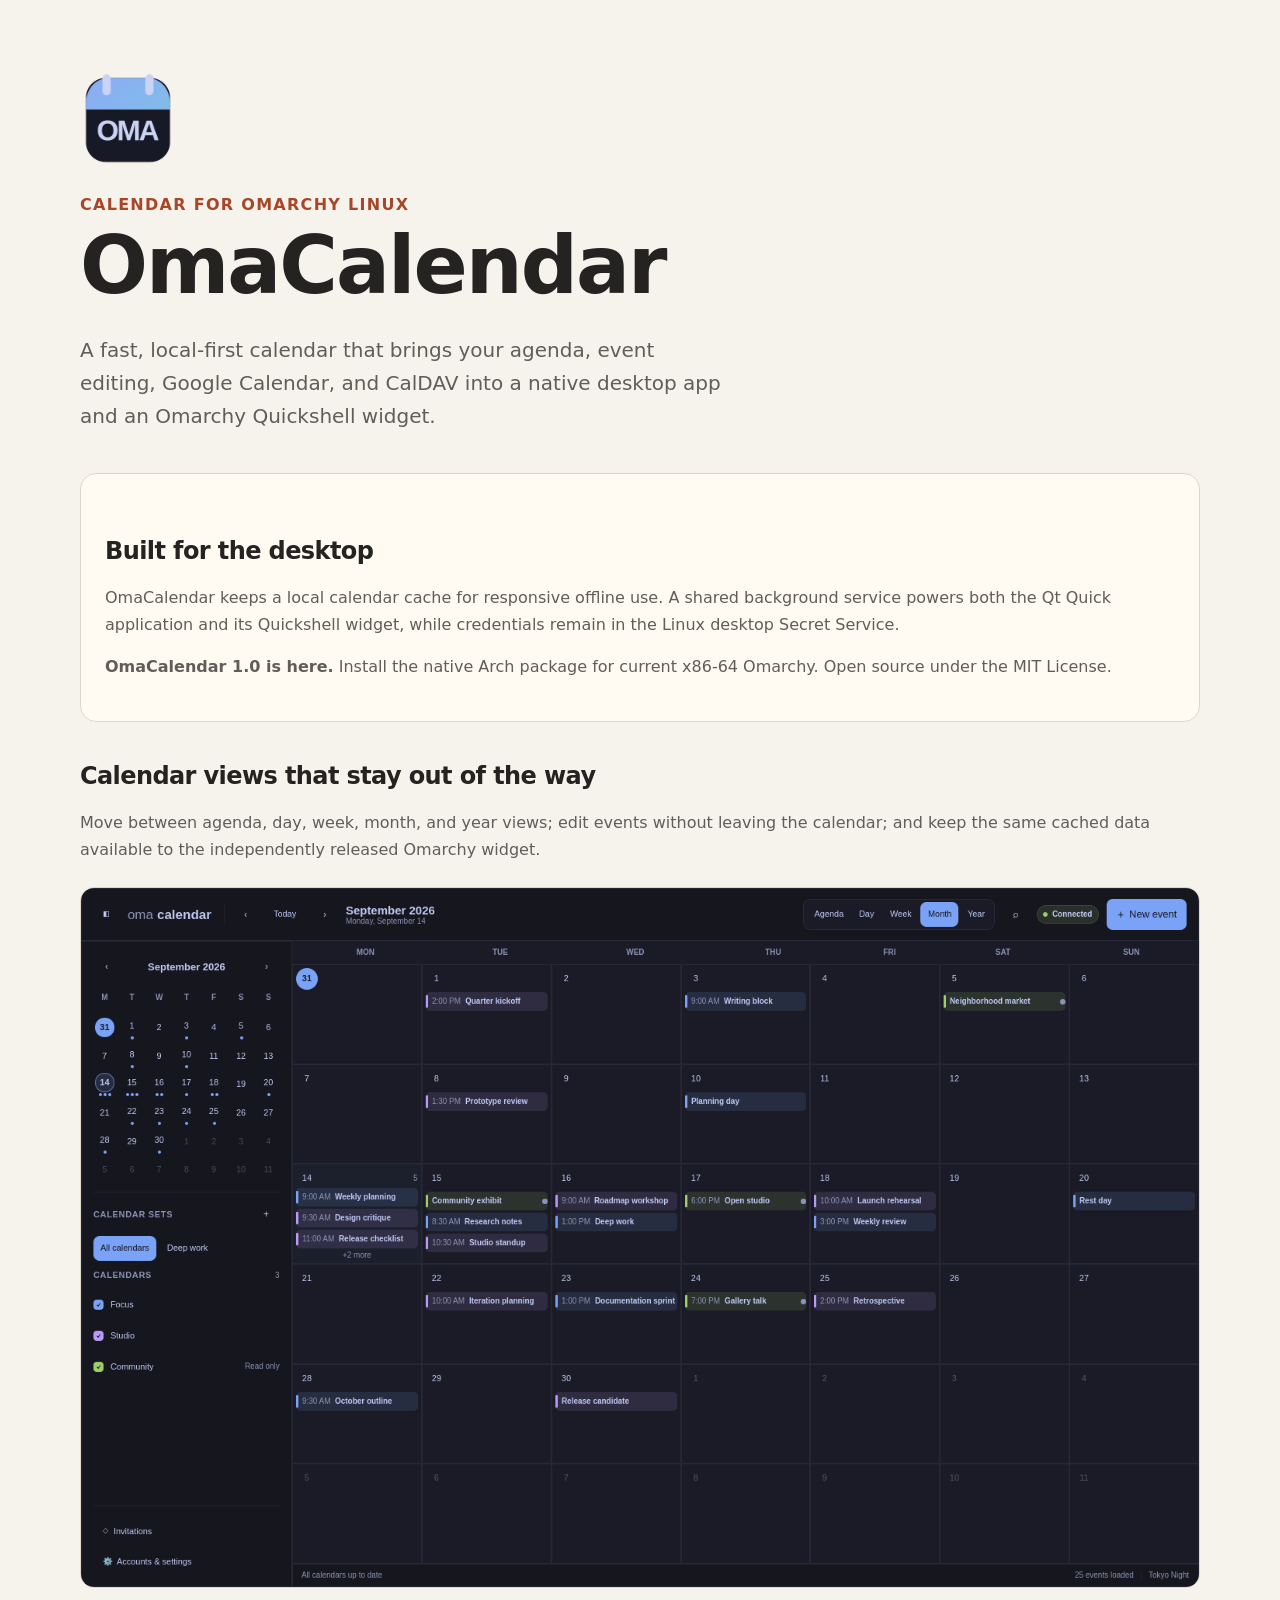
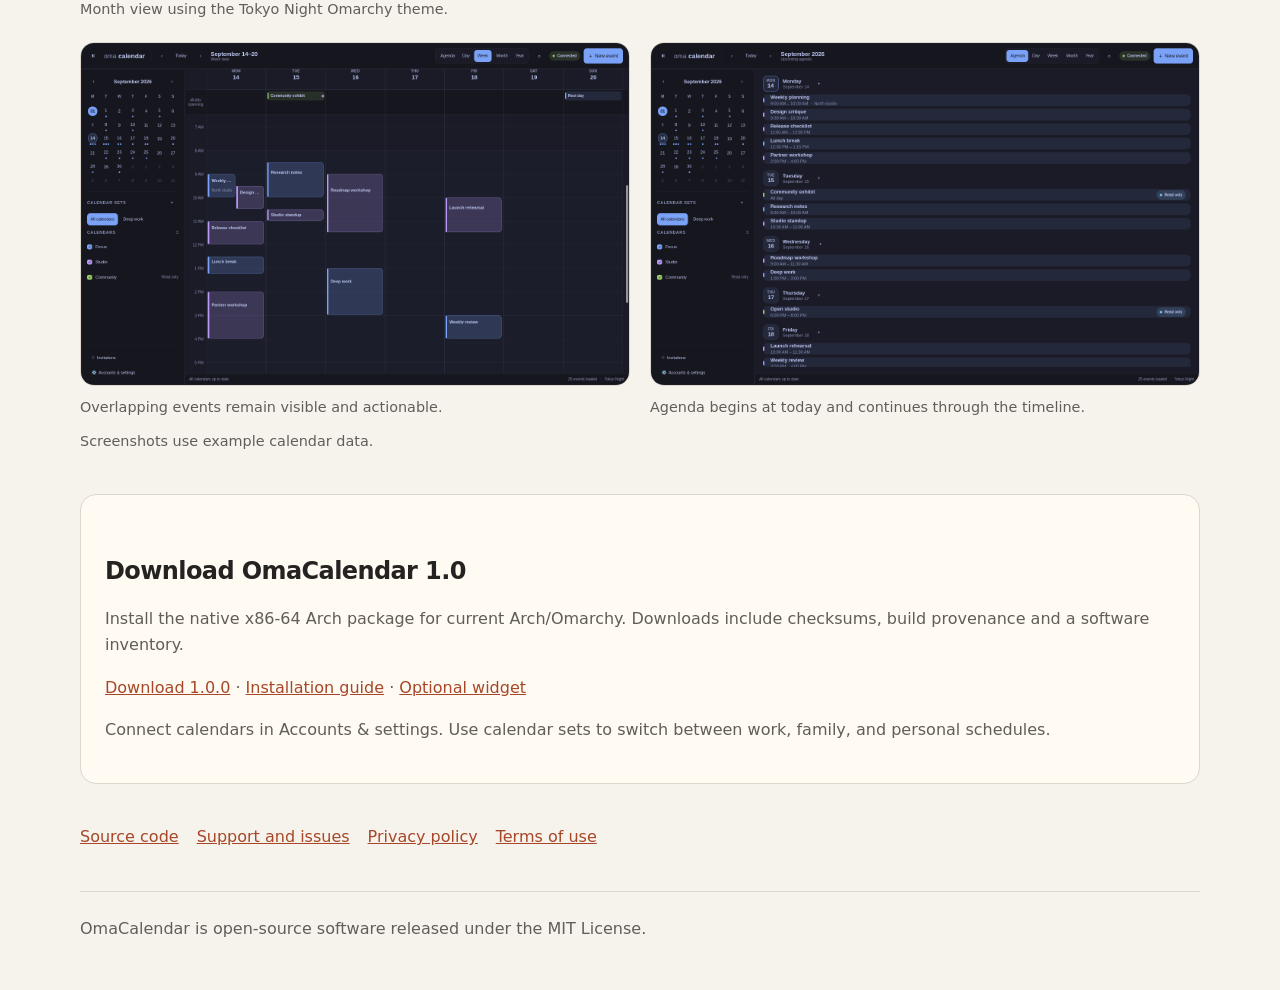
==== site/index.html @ dac0b506 "Prepare 1.0 metadata and simplify public documentation and website" ====
<!doctype html>
<html lang="en">
<head>
  <meta charset="utf-8">
  <meta name="viewport" content="width=device-width, initial-scale=1">
  <meta name="description" content="OmaCalendar is a local-first calendar application for Omarchy Linux.">
  <meta name="google-site-verification" content="qCLcZHFAv_Xc9Yug2nHbl6UhmMVBshAtDlts4H59Pkk">
  <title>OmaCalendar</title>
  <link rel="icon" type="image/png" href="assets/omacalendar-oauth-logo-120.png">
  <link rel="stylesheet" href="styles.css">
</head>
<body>
  <main>
    <img class="brand-logo" src="assets/omacalendar-oauth-logo-120.png" alt="OmaCalendar logo">
    <div class="eyebrow">Calendar for Omarchy Linux</div>
    <h1>OmaCalendar</h1>
    <p class="lede">A fast, local-first calendar that brings your agenda, event editing, Google Calendar, and CalDAV into a native desktop app and an Omarchy Quickshell widget.</p>

    <section class="card">
      <h2>Built for the desktop</h2>
      <p>OmaCalendar keeps a local calendar cache for responsive offline use. A shared background service powers both the Qt Quick application and its Quickshell widget, while credentials remain in the Linux desktop Secret Service.</p>
      <p><strong>OmaCalendar 1.0 is here.</strong> Install the native Arch package for current x86-64 Omarchy. Open source under the MIT License.</p>
    </section>

    <section aria-labelledby="screenshots-heading">
      <h2 id="screenshots-heading">Calendar views that stay out of the way</h2>
      <p>Move between agenda, day, week, month, and year views; edit events without leaving the calendar; and keep the same cached data available to the independently released Omarchy widget.</p>
      <figure class="hero-shot">
        <img src="screenshots/desktop-month.png" alt="OmaCalendar month view showing synthetic events across three calendars">
        <figcaption>Month view using the Tokyo Night Omarchy theme.</figcaption>
      </figure>
      <div class="shot-grid">
        <figure>
          <img src="screenshots/desktop-week.png" alt="OmaCalendar week view showing overlapping synthetic events">
          <figcaption>Overlapping events remain visible and actionable.</figcaption>
        </figure>
        <figure>
          <img src="screenshots/desktop-agenda.png" alt="OmaCalendar scrolling agenda showing synthetic events">
          <figcaption>Agenda begins at today and continues through the timeline.</figcaption>
        </figure>
      </div>
      <p class="capture-note">Screenshots use example calendar data.</p>
    </section>

    <section class="card">
      <h2>Download OmaCalendar 1.0</h2>
      <p>Install the native x86-64 Arch package for current Arch/Omarchy. Downloads include checksums, build provenance and a software inventory.</p>
      <p><a href="https://github.com/brdweb/omacalendar/releases/tag/v1.0.0">Download 1.0.0</a> · <a href="https://github.com/brdweb/omacalendar/blob/main/docs/INSTALL.md">Installation guide</a> · <a href="https://github.com/brdweb/omacalendar-widget/releases/tag/v0.1.0">Optional widget</a></p>
      <p>Connect calendars in Accounts &amp; settings. Use calendar sets to switch between work, family, and personal schedules.</p>
    </section>

    <nav aria-label="Project links">
      <a href="https://github.com/brdweb/omacalendar">Source code</a>
      <a href="https://github.com/brdweb/omacalendar/issues">Support and issues</a>
      <a href="privacy.html">Privacy policy</a>
      <a href="terms.html">Terms of use</a>
    </nav>
  </main>
  <footer>OmaCalendar is open-source software released under the MIT License.</footer>
</body>
</html>
---- site/styles.css ----
:root {
  color-scheme: light dark;
  --bg: #111315;
  --panel: #191c1f;
  --text: #f2f1ed;
  --muted: #aaa9a3;
  --accent: #e88f67;
  --line: #303438;
}

* { box-sizing: border-box; }

body {
  margin: 0;
  background: var(--bg);
  color: var(--text);
  font: 16px/1.65 system-ui, -apple-system, BlinkMacSystemFont, "Segoe UI", sans-serif;
}

main, footer {
  width: min(1120px, calc(100% - 40px));
  margin-inline: auto;
}

main { padding: 72px 0 40px; }
footer { padding: 24px 0 48px; border-top: 1px solid var(--line); color: var(--muted); }

h1, h2 { line-height: 1.2; letter-spacing: -0.025em; }
h1 { font-size: clamp(2.7rem, 9vw, 5rem); margin: 0 0 16px; }
h2 { margin-top: 2.4rem; }
p, li { color: var(--muted); }
.lede { font-size: 1.25rem; max-width: 650px; }
.brand-logo { display: block; width: 96px; height: 96px; margin-bottom: 24px; }
.eyebrow { color: var(--accent); font-weight: 700; letter-spacing: .08em; text-transform: uppercase; }
.card { margin: 40px 0; padding: 24px; background: var(--panel); border: 1px solid var(--line); border-radius: 16px; }
a { color: var(--accent); }
nav { display: flex; flex-wrap: wrap; gap: 18px; }
code { color: var(--text); }
figure { margin: 0; }
figure img {
  display: block;
  width: 100%;
  height: auto;
  border: 1px solid var(--line);
  border-radius: 14px;
}
figcaption, .capture-note {
  margin-top: 10px;
  color: var(--muted);
  font-size: .9rem;
}
.hero-shot { margin-top: 24px; }
.shot-grid {
  display: grid;
  grid-template-columns: repeat(2, minmax(0, 1fr));
  gap: 20px;
  margin-top: 20px;
}

@media (max-width: 760px) {
  .shot-grid { grid-template-columns: 1fr; }
  main { padding-top: 44px; }
}

@media (prefers-color-scheme: light) {
  :root { --bg: #f6f3ed; --panel: #fffaf2; --text: #252321; --muted: #615d58; --line: #ddd6cc; --accent: #a74628; }
}
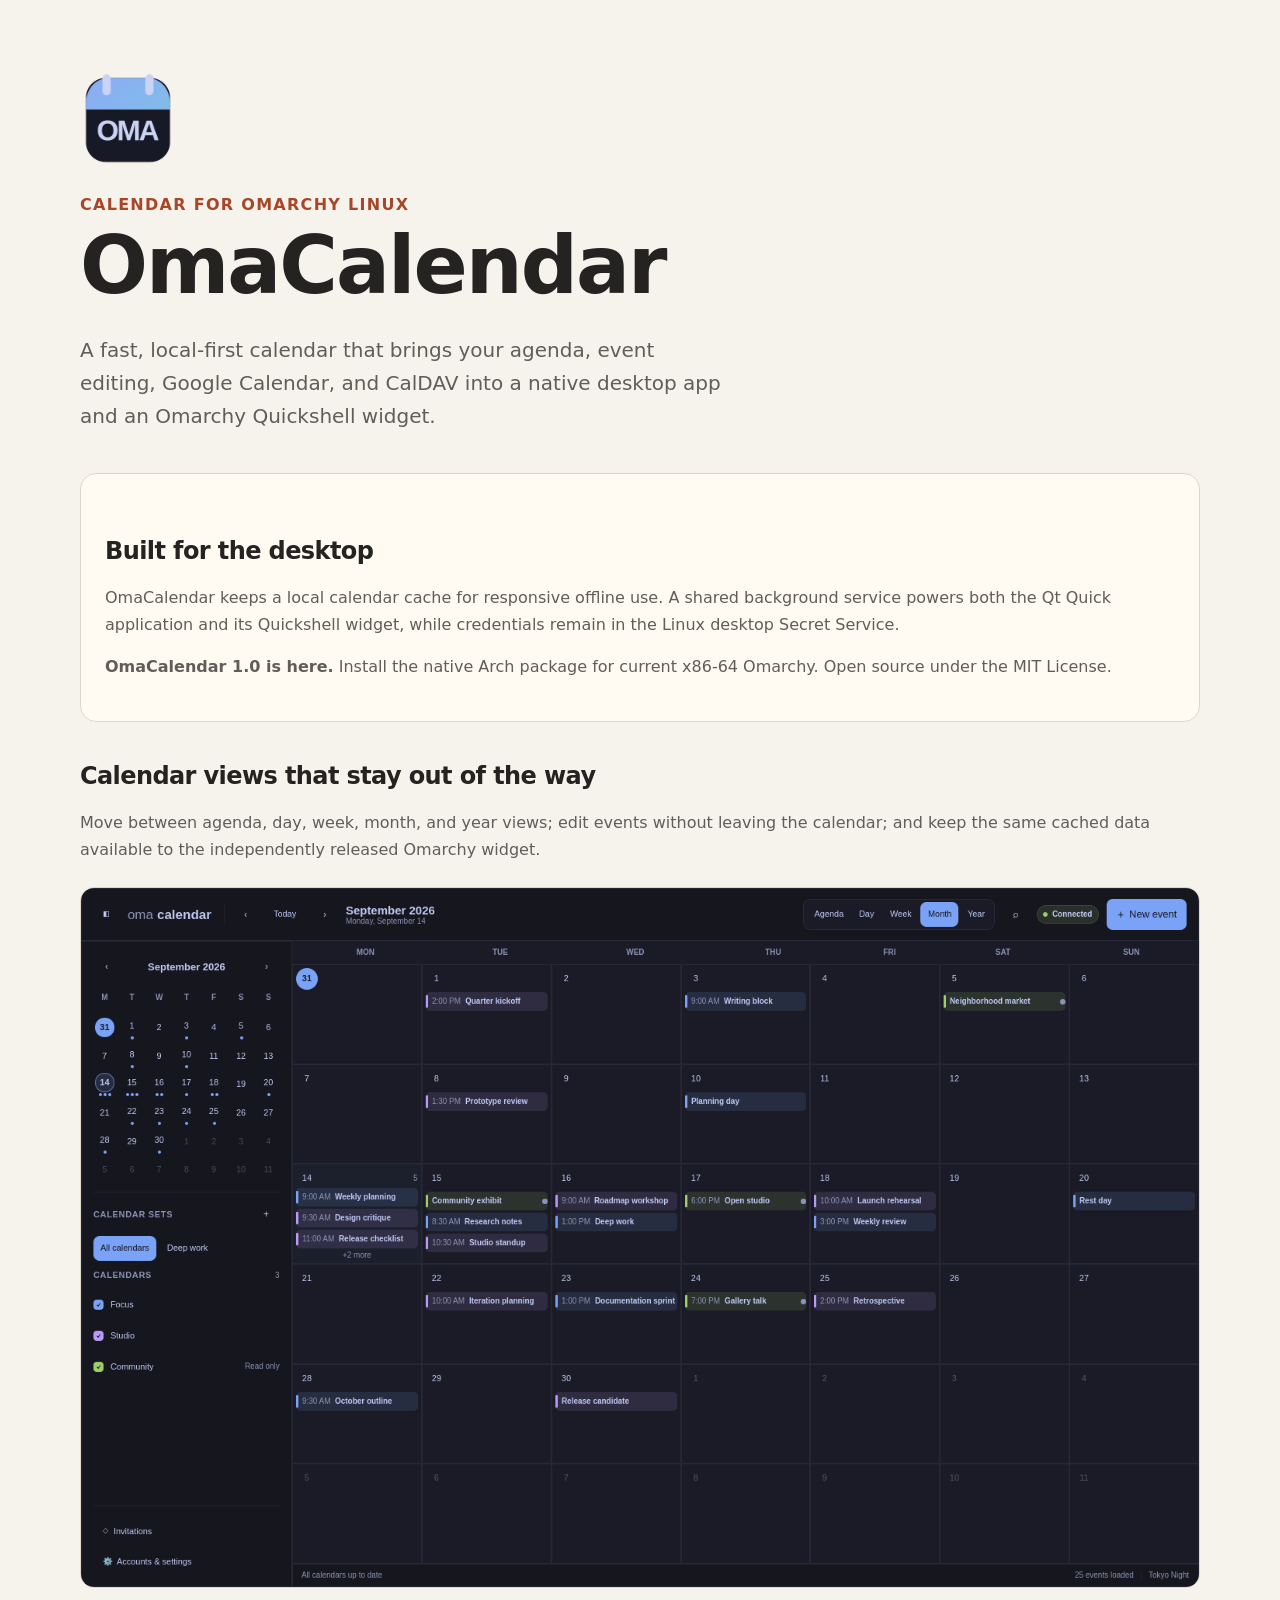
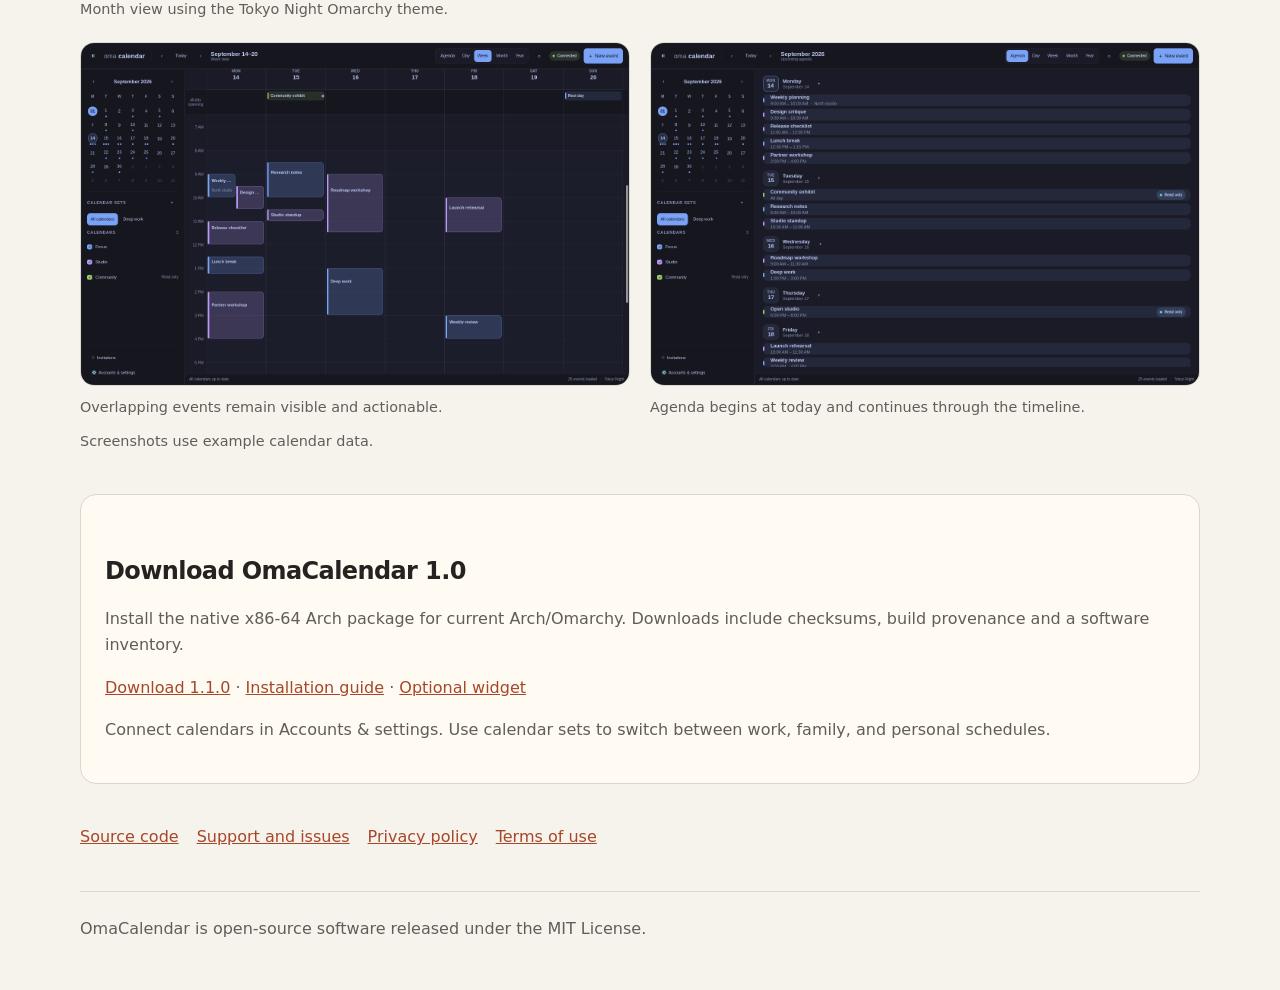
==== commit b9379c02: "Record 1.1.0 acceptance and update the public download" ====
--- a/site/index.html
+++ b/site/index.html
@@ -45,7 +45,7 @@
     <section class="card">
       <h2>Download OmaCalendar 1.0</h2>
       <p>Install the native x86-64 Arch package for current Arch/Omarchy. Downloads include checksums, build provenance and a software inventory.</p>
-      <p><a href="https://github.com/brdweb/omacalendar/releases/tag/v1.0.0">Download 1.0.0</a> · <a href="https://github.com/brdweb/omacalendar/blob/main/docs/INSTALL.md">Installation guide</a> · <a href="https://github.com/brdweb/omacalendar-widget/releases/tag/v0.1.0">Optional widget</a></p>
+      <p><a href="https://github.com/brdweb/omacalendar/releases/tag/v1.1.0">Download 1.1.0</a> · <a href="https://github.com/brdweb/omacalendar/blob/main/docs/INSTALL.md">Installation guide</a> · <a href="https://github.com/brdweb/omacalendar-widget/releases/tag/v0.1.0">Optional widget</a></p>
       <p>Connect calendars in Accounts &amp; settings. Use calendar sets to switch between work, family, and personal schedules.</p>
     </section>
 
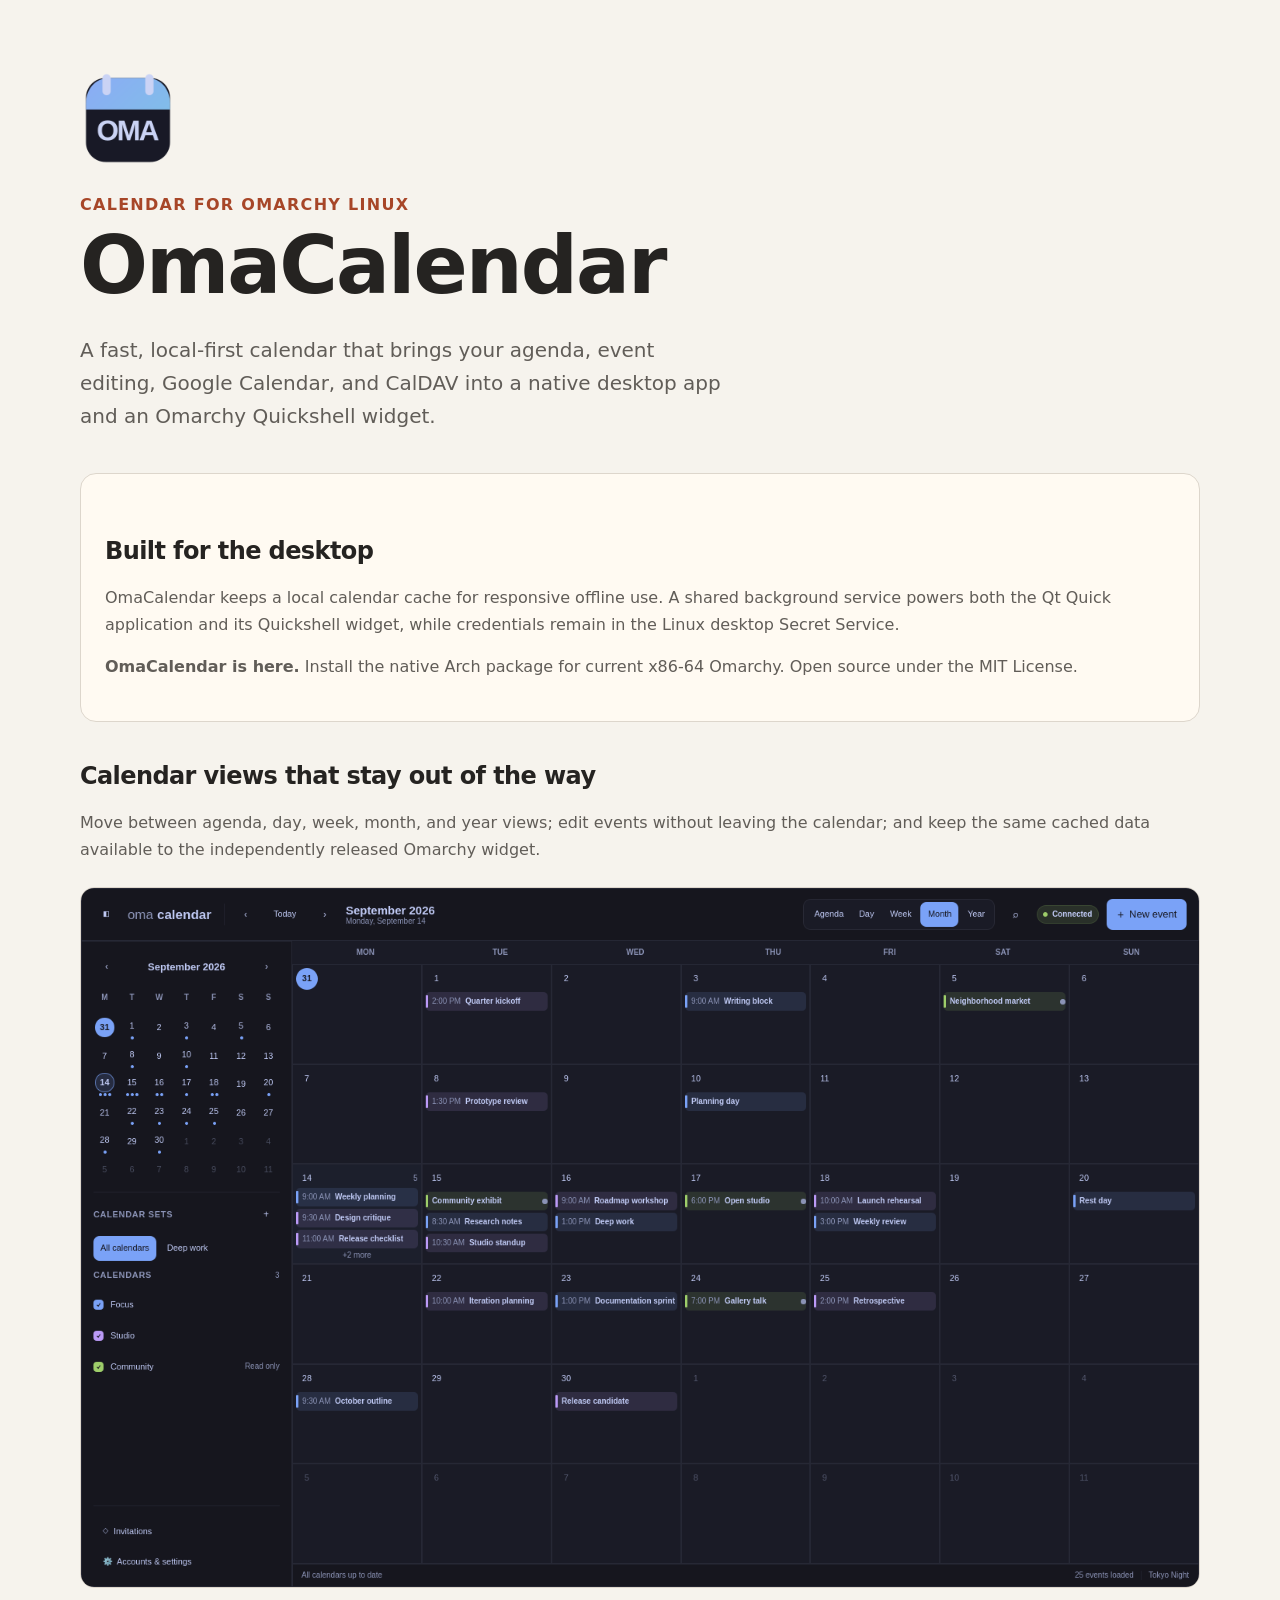
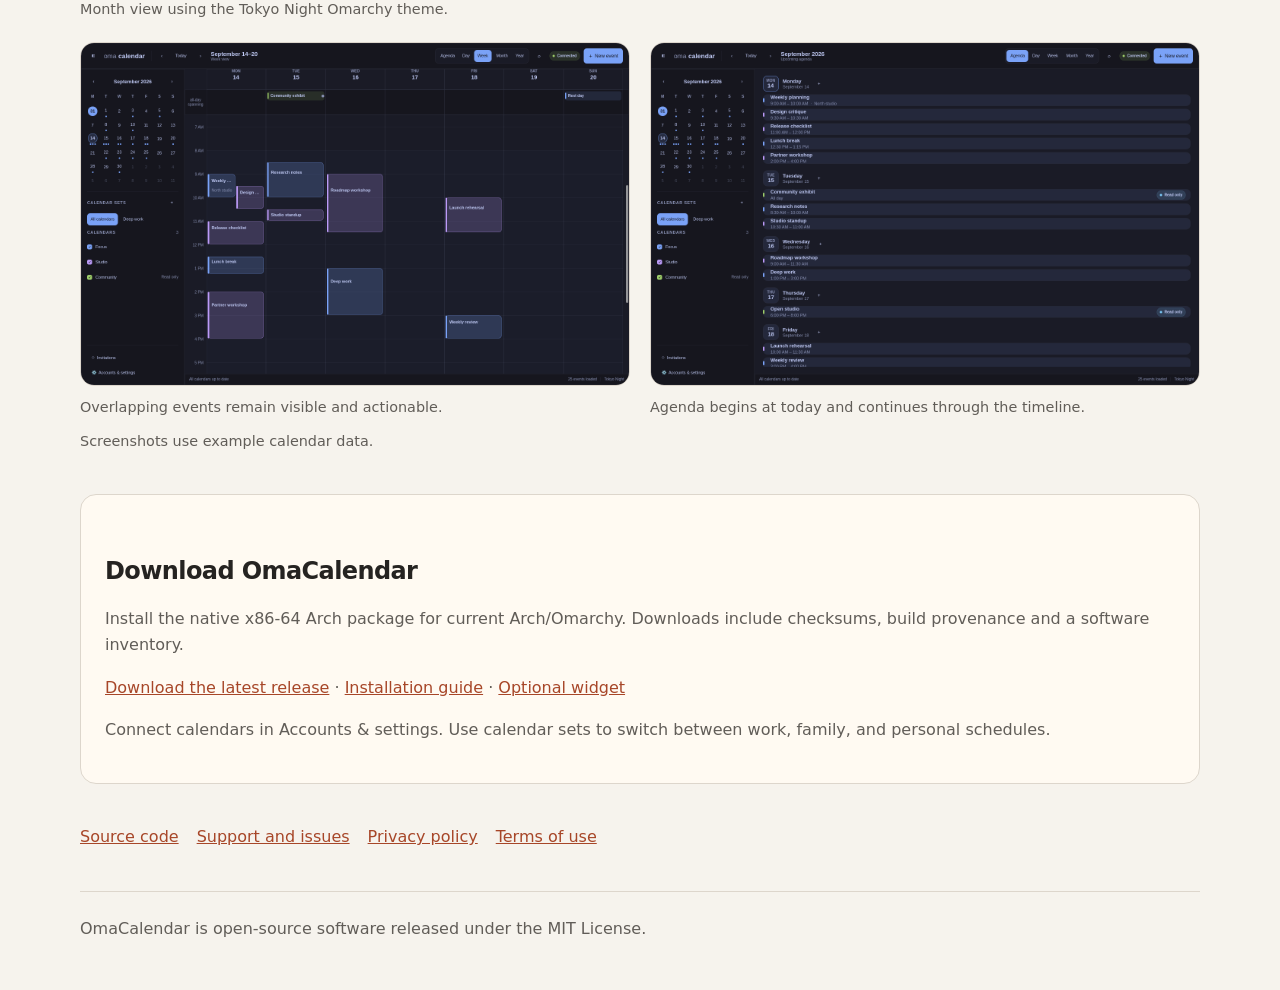
==== commit 04bbe920: "Keep the website download valid throughout publication" ====
--- a/site/index.html
+++ b/site/index.html
@@ -19,7 +19,7 @@
     <section class="card">
       <h2>Built for the desktop</h2>
       <p>OmaCalendar keeps a local calendar cache for responsive offline use. A shared background service powers both the Qt Quick application and its Quickshell widget, while credentials remain in the Linux desktop Secret Service.</p>
-      <p><strong>OmaCalendar 1.0 is here.</strong> Install the native Arch package for current x86-64 Omarchy. Open source under the MIT License.</p>
+      <p><strong>OmaCalendar is here.</strong> Install the native Arch package for current x86-64 Omarchy. Open source under the MIT License.</p>
     </section>
 
     <section aria-labelledby="screenshots-heading">
@@ -43,9 +43,9 @@
     </section>
 
     <section class="card">
-      <h2>Download OmaCalendar 1.0</h2>
+      <h2>Download OmaCalendar</h2>
       <p>Install the native x86-64 Arch package for current Arch/Omarchy. Downloads include checksums, build provenance and a software inventory.</p>
-      <p><a href="https://github.com/brdweb/omacalendar/releases/tag/v1.1.0">Download 1.1.0</a> · <a href="https://github.com/brdweb/omacalendar/blob/main/docs/INSTALL.md">Installation guide</a> · <a href="https://github.com/brdweb/omacalendar-widget/releases/tag/v0.1.0">Optional widget</a></p>
+      <p><a href="https://github.com/brdweb/omacalendar/releases/latest">Download the latest release</a> · <a href="https://github.com/brdweb/omacalendar/blob/main/docs/INSTALL.md">Installation guide</a> · <a href="https://github.com/brdweb/omacalendar-widget/releases/tag/v0.1.0">Optional widget</a></p>
       <p>Connect calendars in Accounts &amp; settings. Use calendar sets to switch between work, family, and personal schedules.</p>
     </section>
 
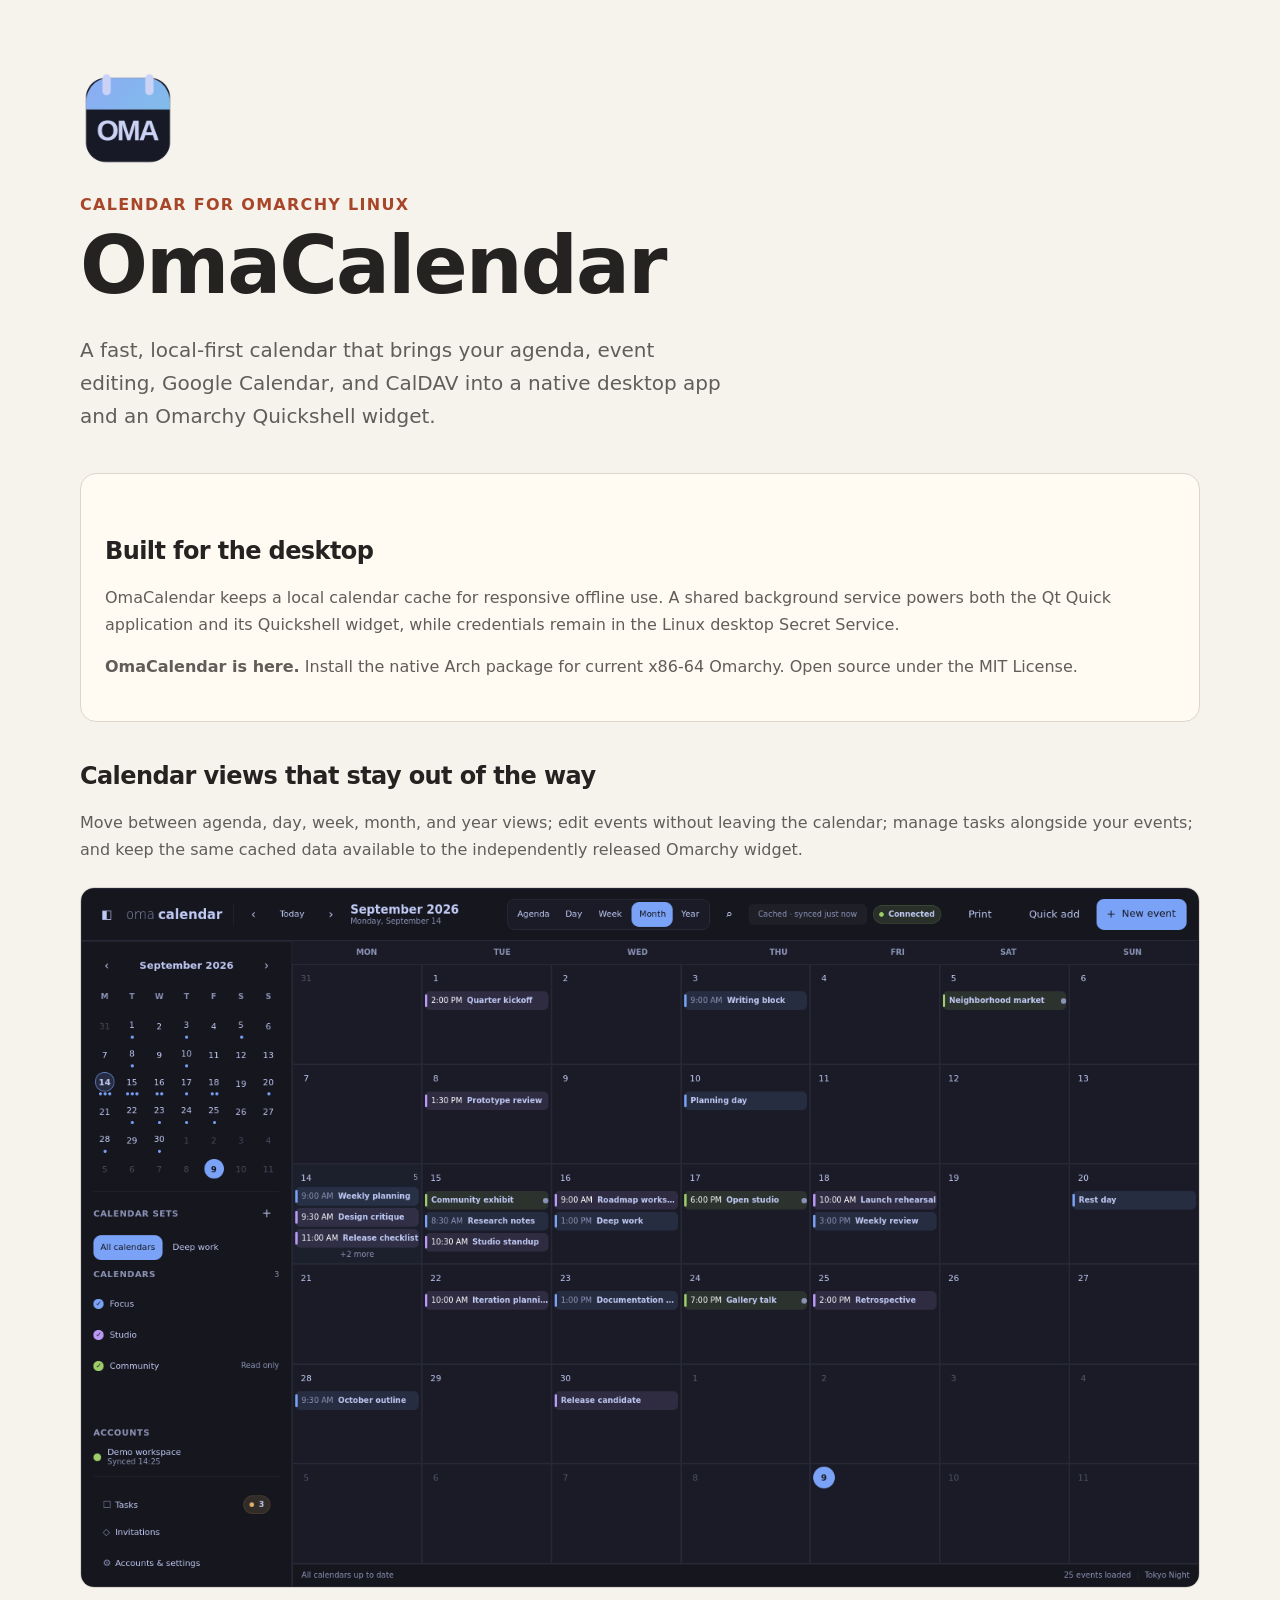
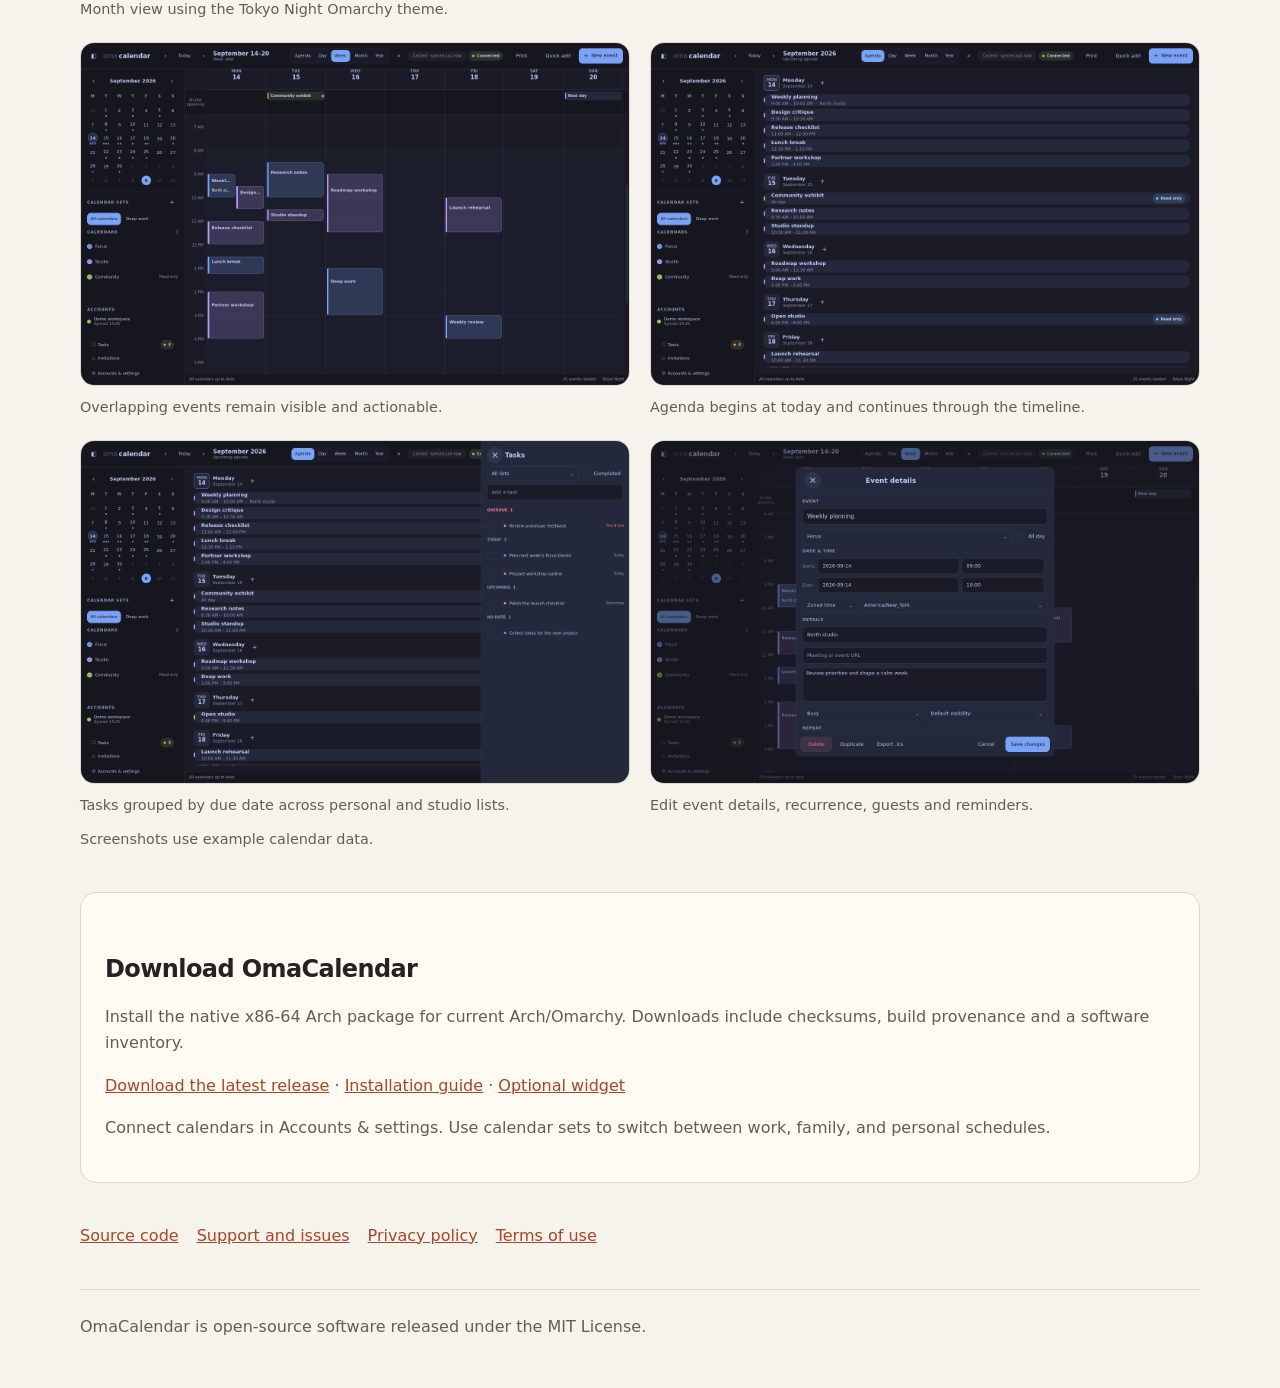
==== commit 97cf1dda: "Refresh release acceptance records and public screenshots" ====
--- a/site/index.html
+++ b/site/index.html
@@ -24,7 +24,7 @@
 
     <section aria-labelledby="screenshots-heading">
       <h2 id="screenshots-heading">Calendar views that stay out of the way</h2>
-      <p>Move between agenda, day, week, month, and year views; edit events without leaving the calendar; and keep the same cached data available to the independently released Omarchy widget.</p>
+      <p>Move between agenda, day, week, month, and year views; edit events without leaving the calendar; manage tasks alongside your events; and keep the same cached data available to the independently released Omarchy widget.</p>
       <figure class="hero-shot">
         <img src="screenshots/desktop-month.png" alt="OmaCalendar month view showing synthetic events across three calendars">
         <figcaption>Month view using the Tokyo Night Omarchy theme.</figcaption>
@@ -38,6 +38,14 @@
           <img src="screenshots/desktop-agenda.png" alt="OmaCalendar scrolling agenda showing synthetic events">
           <figcaption>Agenda begins at today and continues through the timeline.</figcaption>
         </figure>
+        <figure>
+          <img src="screenshots/desktop-tasks.png" alt="OmaCalendar Tasks panel showing synthetic overdue, today, upcoming and undated tasks">
+          <figcaption>Tasks grouped by due date across personal and studio lists.</figcaption>
+        </figure>
+        <figure>
+          <img src="screenshots/event-editor.png" alt="OmaCalendar event editor showing a synthetic weekly planning event">
+          <figcaption>Edit event details, recurrence, guests and reminders.</figcaption>
+        </figure>
       </div>
       <p class="capture-note">Screenshots use example calendar data.</p>
     </section>
@@ -45,7 +53,7 @@
     <section class="card">
       <h2>Download OmaCalendar</h2>
       <p>Install the native x86-64 Arch package for current Arch/Omarchy. Downloads include checksums, build provenance and a software inventory.</p>
-      <p><a href="https://github.com/brdweb/omacalendar/releases/latest">Download the latest release</a> · <a href="https://github.com/brdweb/omacalendar/blob/main/docs/INSTALL.md">Installation guide</a> · <a href="https://github.com/brdweb/omacalendar-widget/releases/tag/v0.1.0">Optional widget</a></p>
+      <p><a href="https://github.com/brdweb/omacalendar/releases/latest">Download the latest release</a> · <a href="https://github.com/brdweb/omacalendar/blob/main/docs/INSTALL.md">Installation guide</a> · <a href="https://github.com/brdweb/omacalendar-widget/releases/latest">Optional widget</a></p>
       <p>Connect calendars in Accounts &amp; settings. Use calendar sets to switch between work, family, and personal schedules.</p>
     </section>
 
